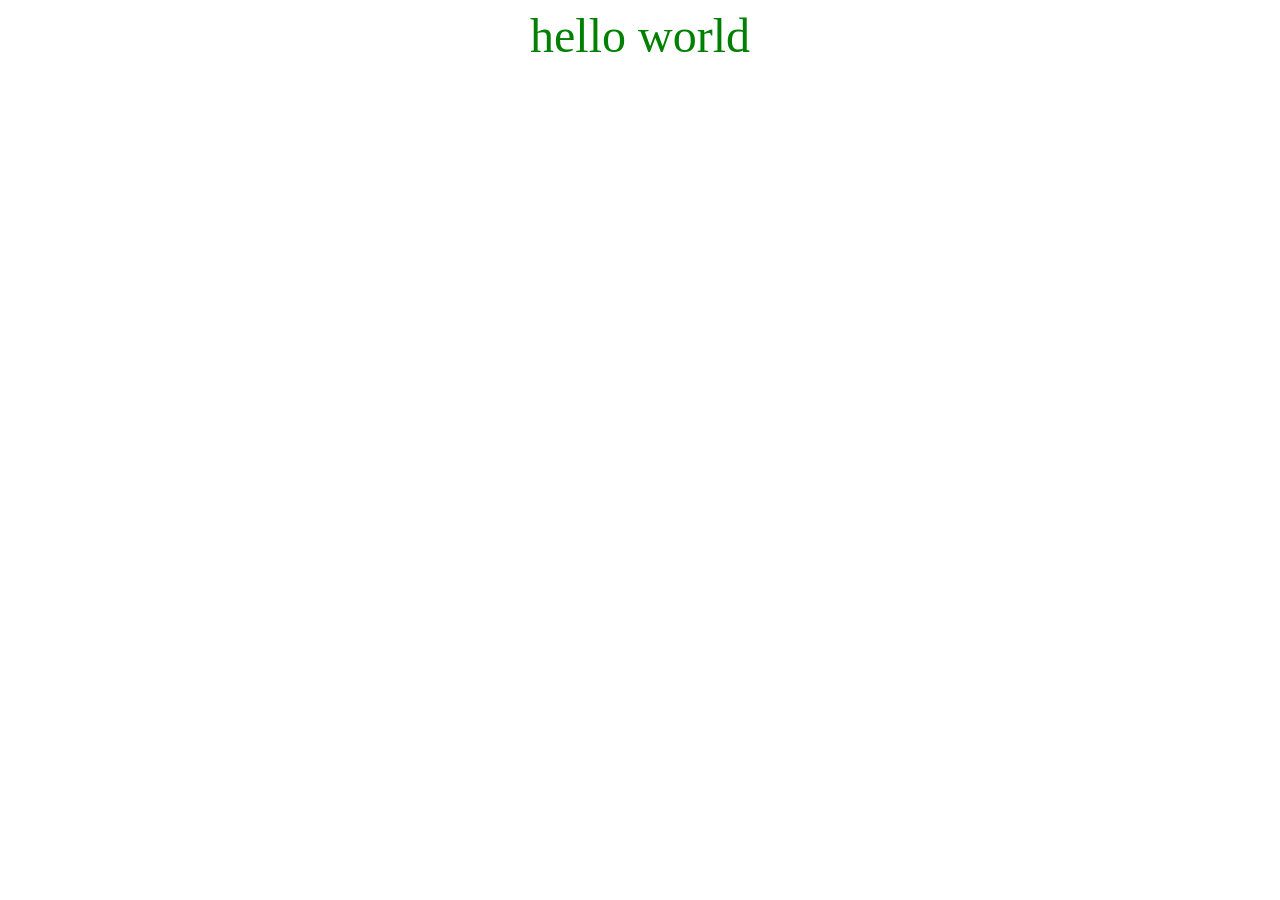
==== index.html @ c72182fd "renamed file to index.html" ====
<!DOCTYPE html>
<html lang="en">
<head>
    <meta charset="UTF-8">
    <meta name="viewport" content="width=device-width, initial-scale=1.0">
    <title>Document</title>
    <link rel="stylesheet" href="style.css">
</head>
<body>
    <div class="p">
        hello world
    </div>
</body>
</html>
---- style.css ----
.p{
    color:green;
    font-size: 3rem;
    text-align: center;

}
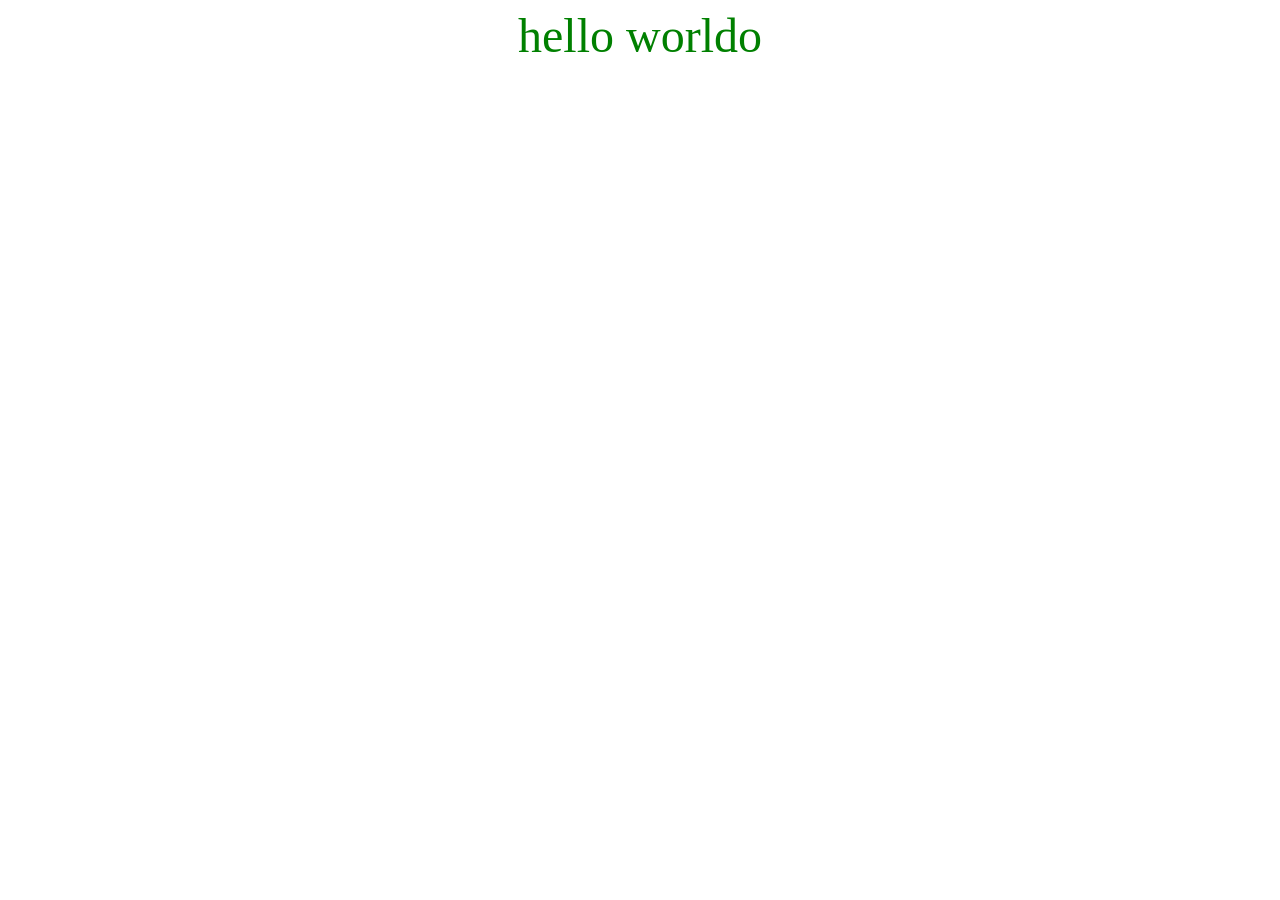
==== commit 62af9592: "initial commit" ====
--- a/index.html
+++ b/index.html
@@ -8,7 +8,7 @@
 </head>
 <body>
     <div class="p">
-        hello world
+        hello worldo
     </div>
 </body>
 </html>
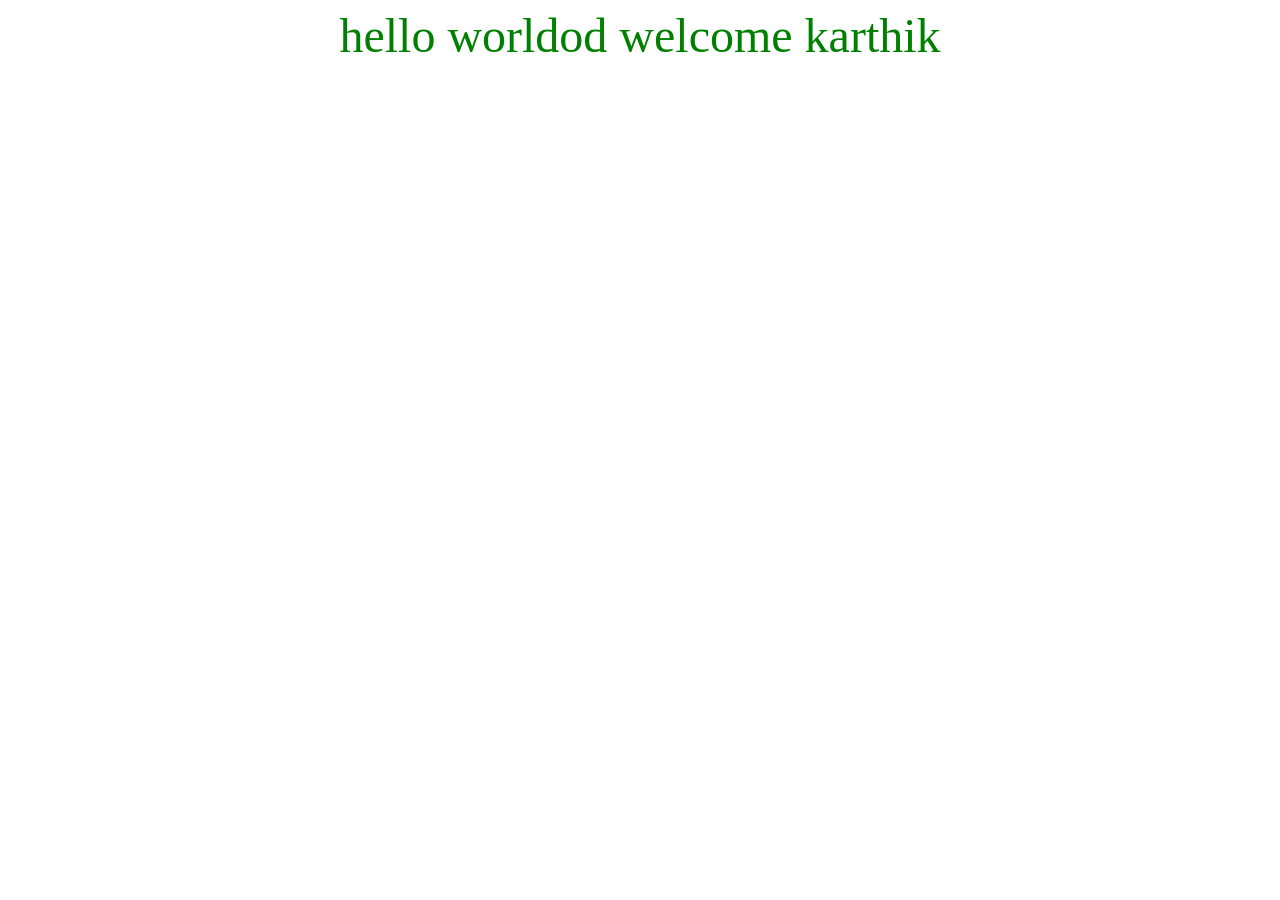
==== commit d17fb4e5: "initial commit" ====
--- a/index.html
+++ b/index.html
@@ -8,7 +8,8 @@
 </head>
 <body>
     <div class="p">
-        hello worldo
+        hello worldod
+        welcome karthik
     </div>
 </body>
 </html>
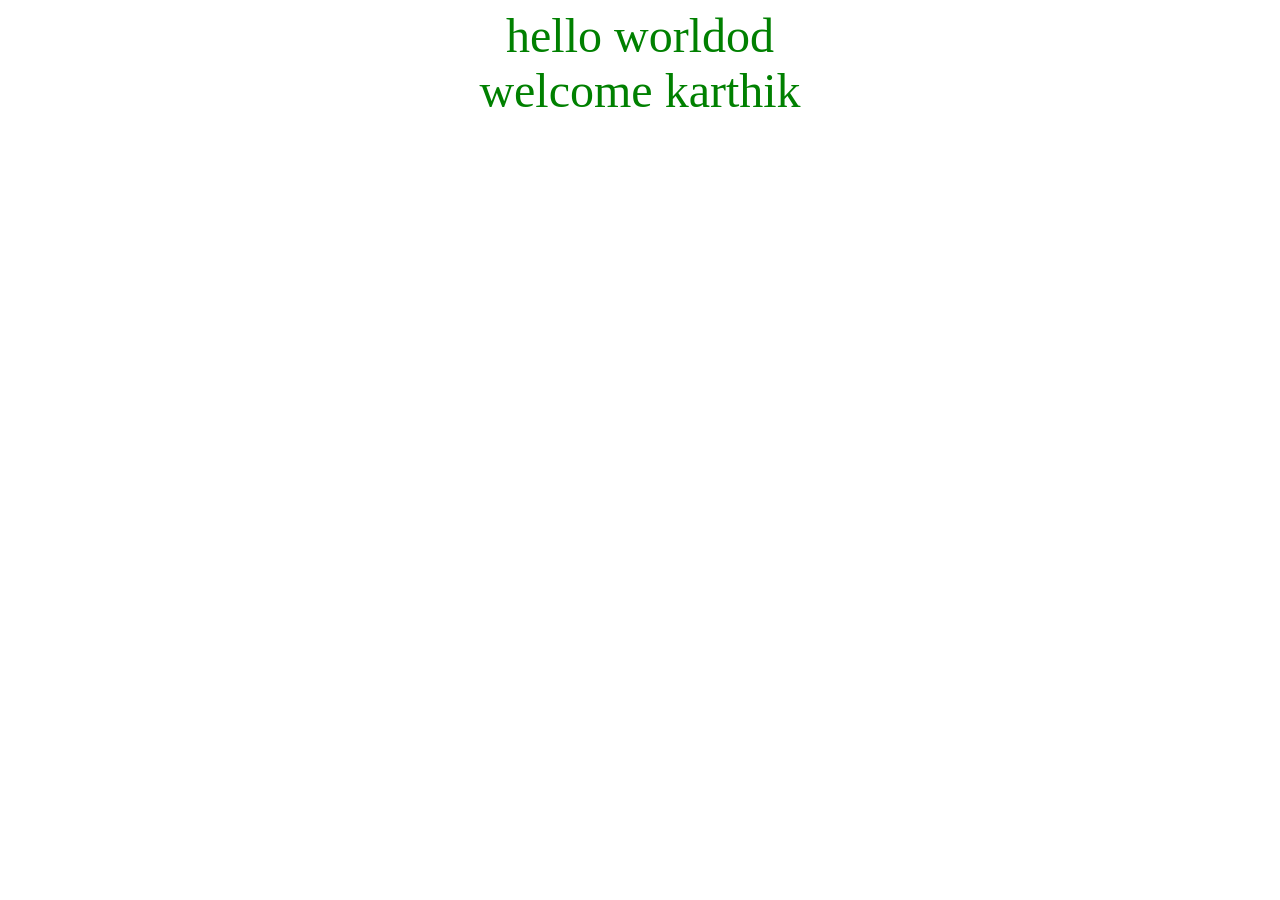
==== commit 6f9c553c: "added br tag for next line" ====
--- a/index.html
+++ b/index.html
@@ -8,7 +8,7 @@
 </head>
 <body>
     <div class="p">
-        hello worldod
+        hello worldod <br>
         welcome karthik
     </div>
 </body>
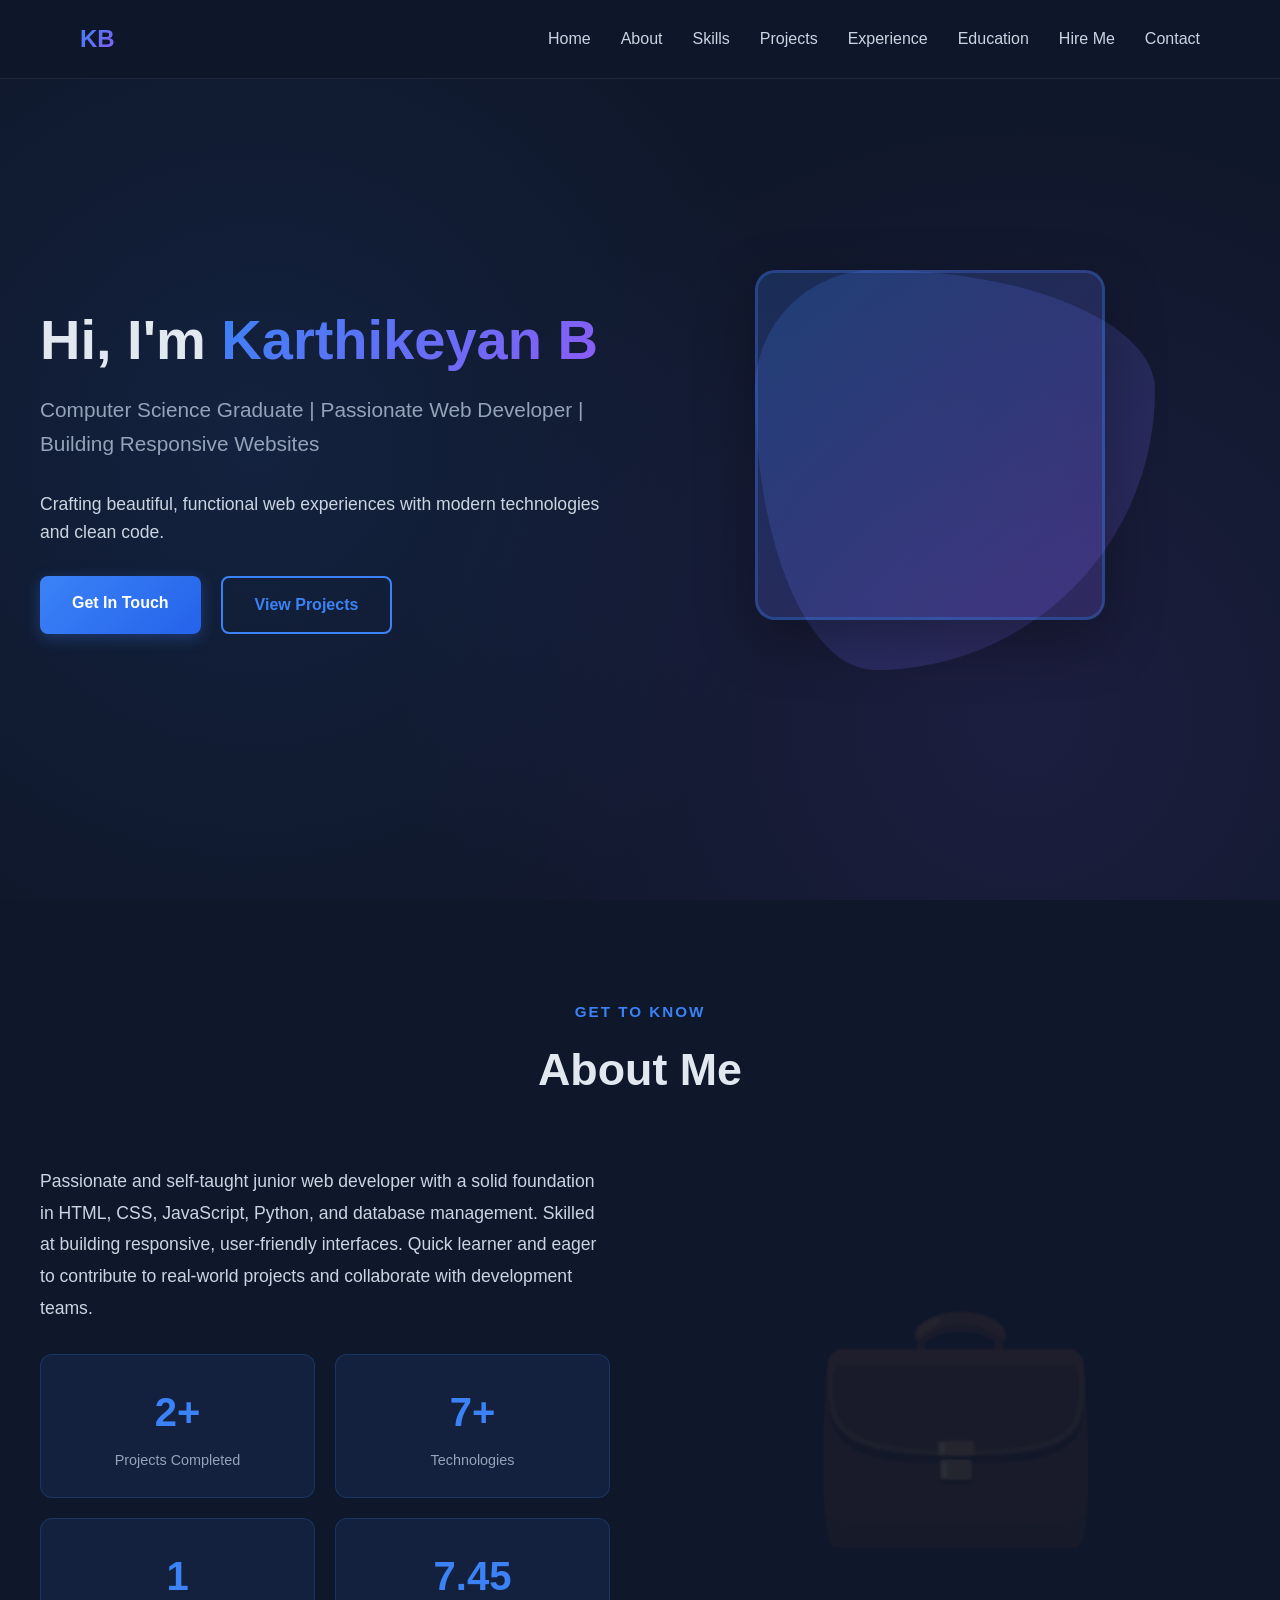
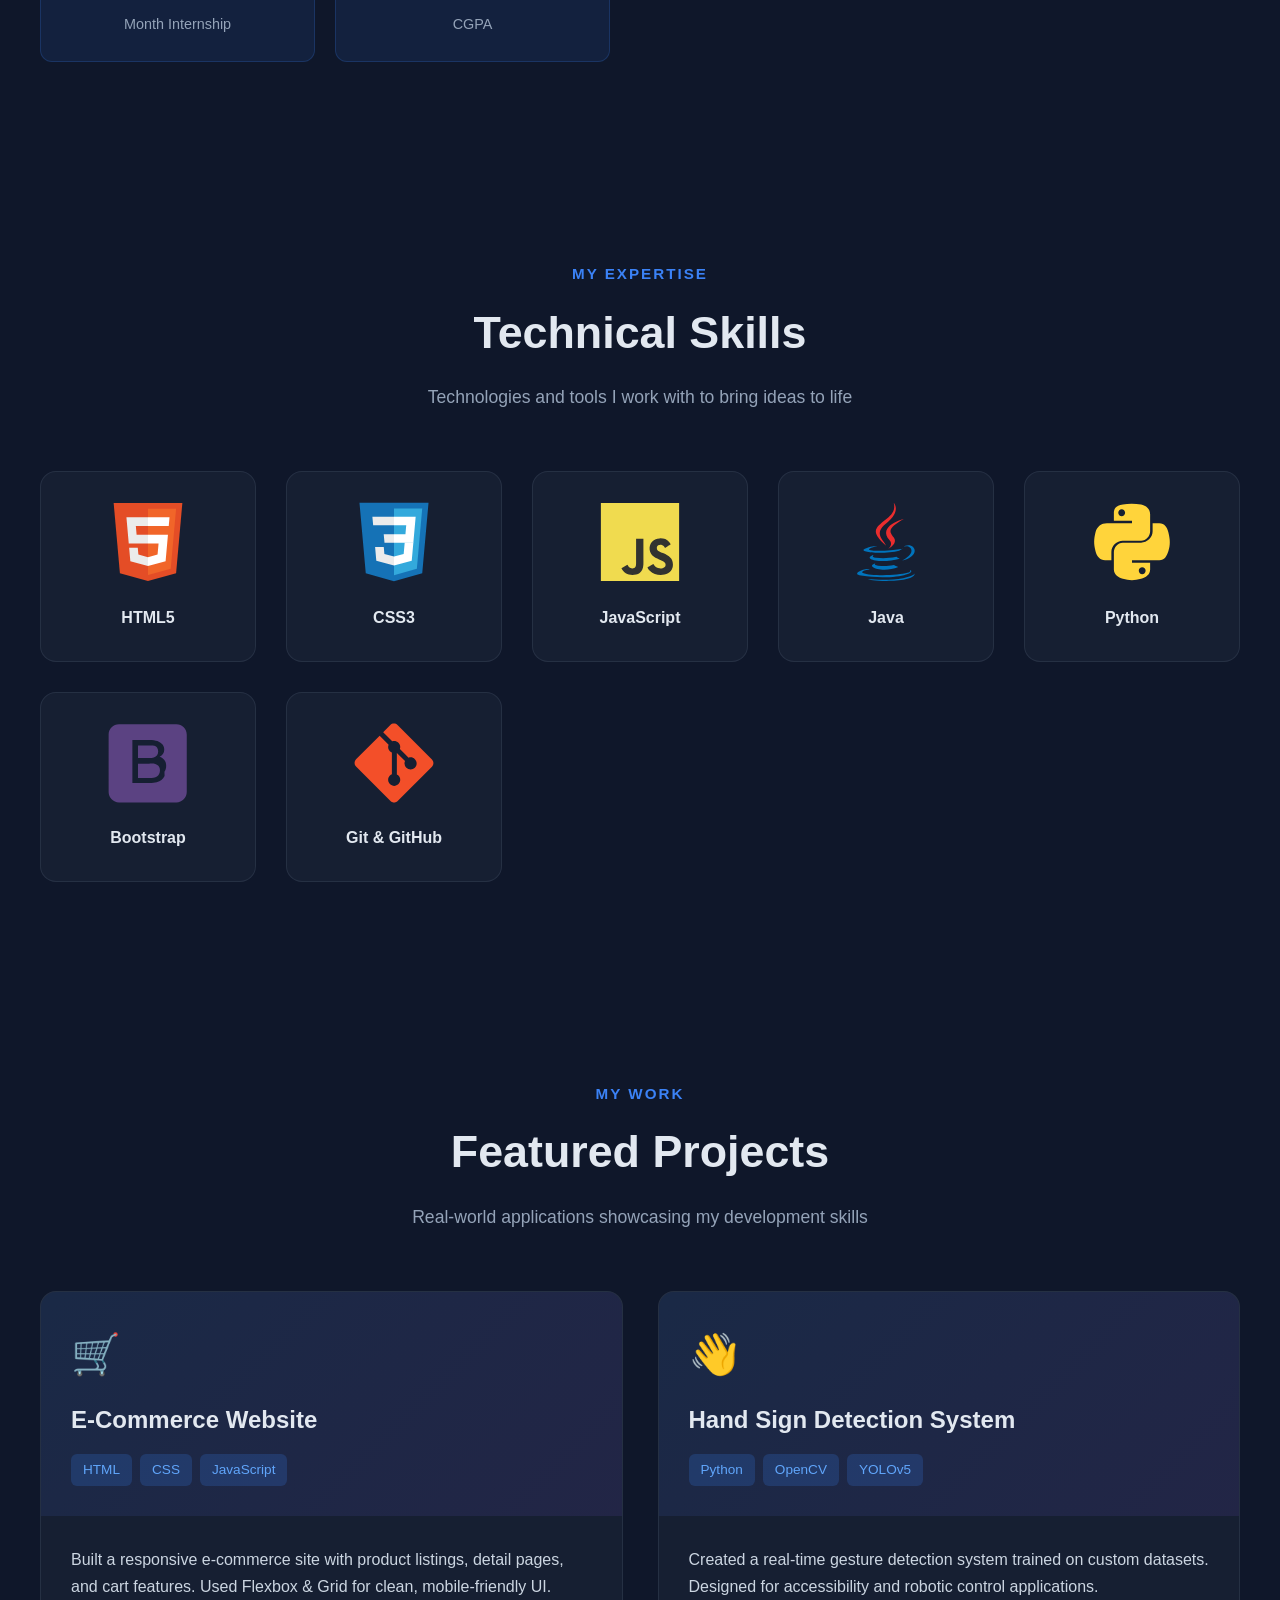
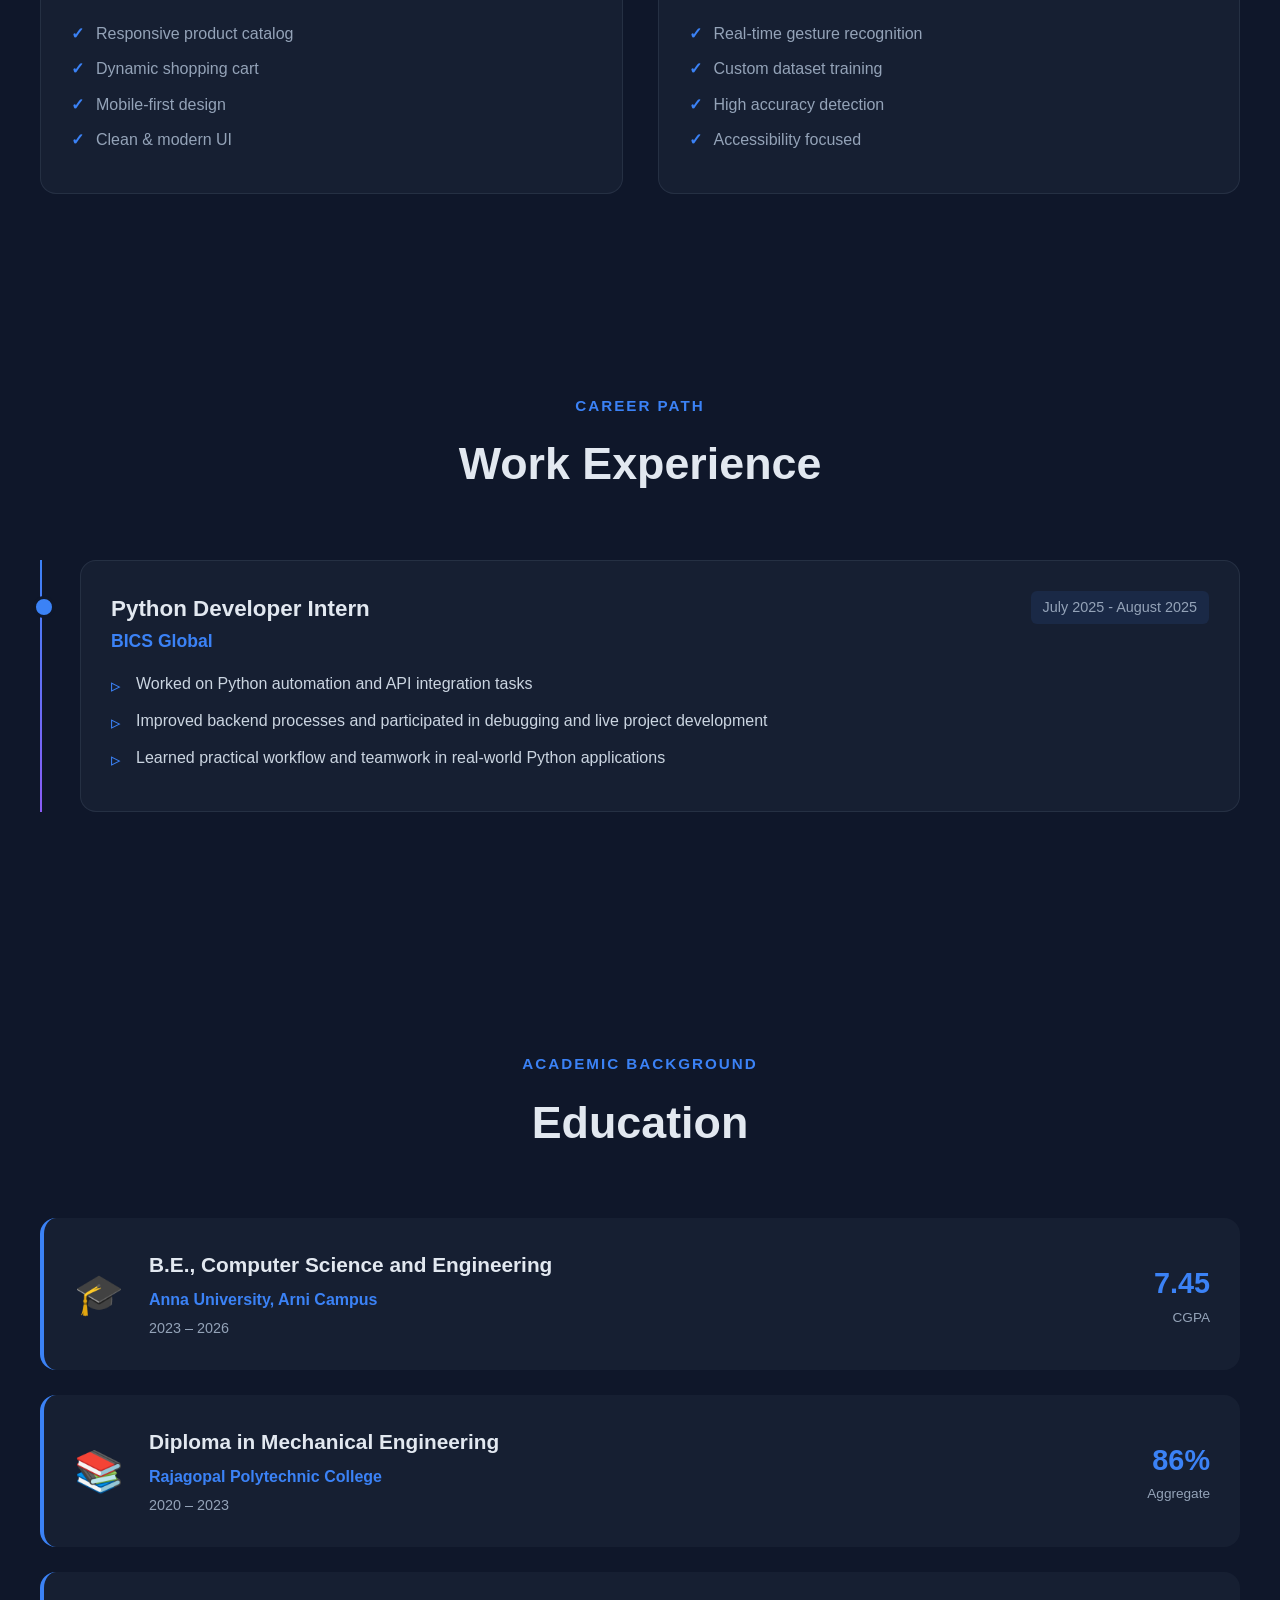
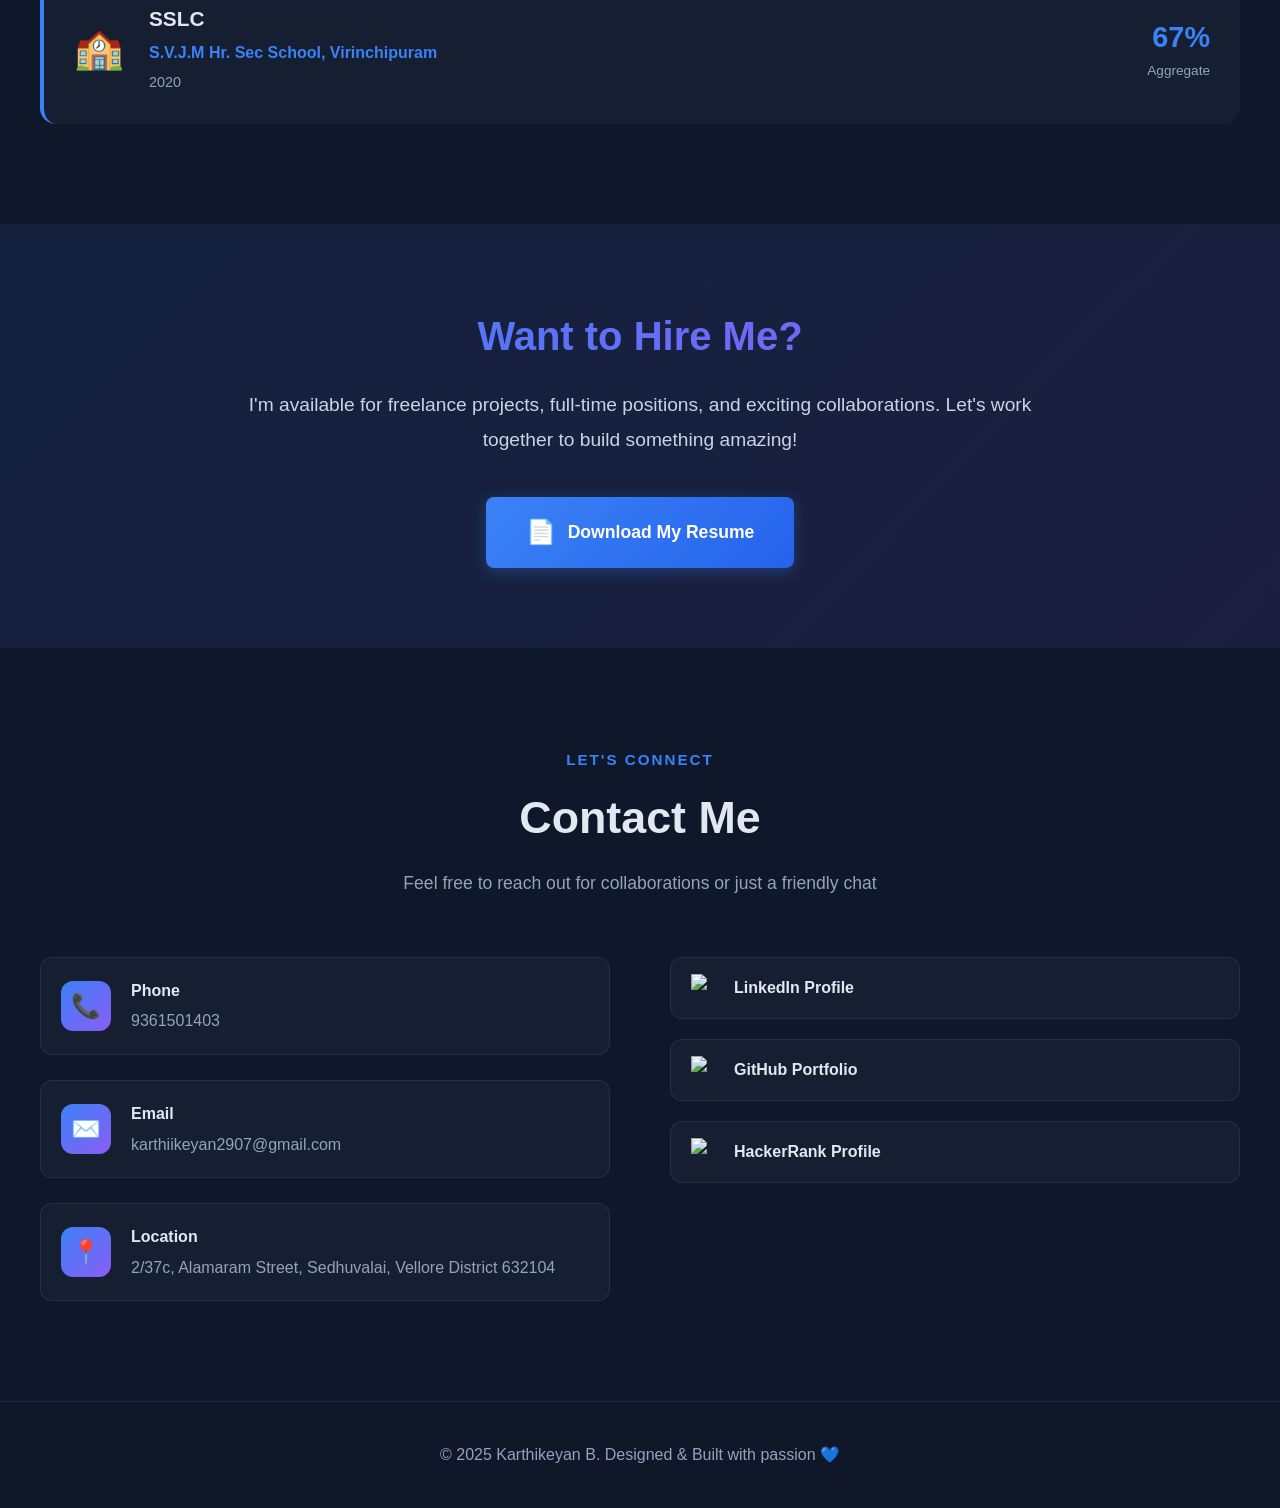
==== commit 9c89fe50: "portfolio is updated" ====
--- a/index.html
+++ b/index.html
@@ -1,15 +1,1446 @@
-<!DOCTYPE html>
+<!doctype html>
 <html lang="en">
-<head>
-    <meta charset="UTF-8">
-    <meta name="viewport" content="width=device-width, initial-scale=1.0">
-    <title>Document</title>
-    <link rel="stylesheet" href="style.css">
-</head>
-<body>
-    <div class="p">
-        hello worldod <br>
-        welcome karthik
+ <head>
+  <meta charset="UTF-8">
+  <meta name="viewport" content="width=device-width, initial-scale=1.0">
+  <title>Karthikeyan B - Portfolio</title>
+  <script src="/_sdk/element_sdk.js"></script>
+  <style>
+        * {
+            margin: 0;
+            padding: 0;
+            box-sizing: border-box;
+        }
+
+        body {
+            font-family: 'Inter', 'Segoe UI', sans-serif;
+            background: #0f172a;
+            color: #e2e8f0;
+            line-height: 1.6;
+            overflow-x: hidden;
+        }
+
+        html, body {
+            height: 100%;
+        }
+
+        /* Navigation */
+        nav {
+            position: fixed;
+            top: 0;
+            width: 100%;
+            background: rgba(15, 23, 42, 0.95);
+            backdrop-filter: blur(10px);
+            z-index: 1000;
+            padding: 20px 0;
+            border-bottom: 1px solid rgba(100, 116, 139, 0.2);
+        }
+
+        .nav-container {
+            max-width: 1200px;
+            margin: 0 auto;
+            padding: 0 40px;
+            display: flex;
+            justify-content: space-between;
+            align-items: center;
+        }
+
+        .logo {
+            font-size: 1.5rem;
+            font-weight: 700;
+            background: linear-gradient(135deg, #3b82f6 0%, #8b5cf6 100%);
+            -webkit-background-clip: text;
+            -webkit-text-fill-color: transparent;
+            background-clip: text;
+        }
+
+        .nav-links {
+            display: flex;
+            gap: 30px;
+            list-style: none;
+        }
+
+        .nav-links a {
+            color: #cbd5e1;
+            text-decoration: none;
+            font-weight: 500;
+            transition: color 0.3s ease;
+            position: relative;
+        }
+
+        .nav-links a:hover {
+            color: #3b82f6;
+        }
+
+        .nav-links a::after {
+            content: '';
+            position: absolute;
+            bottom: -5px;
+            left: 0;
+            width: 0;
+            height: 2px;
+            background: #3b82f6;
+            transition: width 0.3s ease;
+        }
+
+        .nav-links a:hover::after {
+            width: 100%;
+        }
+
+        /* Hero Section */
+        .hero {
+            min-height: 100%;
+            display: flex;
+            align-items: center;
+            padding: 100px 40px 60px;
+            position: relative;
+            overflow: hidden;
+        }
+
+        .hero::before {
+            content: '';
+            position: absolute;
+            top: 0;
+            left: 0;
+            right: 0;
+            bottom: 0;
+            background: 
+                radial-gradient(circle at 20% 50%, rgba(59, 130, 246, 0.1) 0%, transparent 50%),
+                radial-gradient(circle at 80% 80%, rgba(139, 92, 246, 0.1) 0%, transparent 50%);
+            z-index: 0;
+        }
+
+        .hero-container {
+            max-width: 1200px;
+            margin: 0 auto;
+            display: grid;
+            grid-template-columns: 1fr 1fr;
+            gap: 60px;
+            align-items: center;
+            z-index: 1;
+            position: relative;
+        }
+
+        .hero-content h1 {
+            font-size: 3.5rem;
+            font-weight: 800;
+            margin-bottom: 20px;
+            line-height: 1.2;
+        }
+
+        .hero-content .name-highlight {
+            background: linear-gradient(135deg, #3b82f6 0%, #8b5cf6 100%);
+            -webkit-background-clip: text;
+            -webkit-text-fill-color: transparent;
+            background-clip: text;
+        }
+
+        .hero-content .tagline {
+            font-size: 1.3rem;
+            color: #94a3b8;
+            margin-bottom: 30px;
+            font-weight: 400;
+        }
+
+        .hero-buttons {
+            display: flex;
+            gap: 20px;
+            margin-top: 30px;
+        }
+
+        .btn-primary {
+            padding: 14px 32px;
+            background: linear-gradient(135deg, #3b82f6 0%, #2563eb 100%);
+            color: white;
+            text-decoration: none;
+            border-radius: 8px;
+            font-weight: 600;
+            transition: all 0.3s ease;
+            box-shadow: 0 4px 15px rgba(59, 130, 246, 0.3);
+            display: inline-block;
+        }
+
+        .btn-primary:hover {
+            transform: translateY(-2px);
+            box-shadow: 0 6px 25px rgba(59, 130, 246, 0.4);
+        }
+
+        .btn-secondary {
+            padding: 14px 32px;
+            background: transparent;
+            color: #3b82f6;
+            text-decoration: none;
+            border-radius: 8px;
+            font-weight: 600;
+            border: 2px solid #3b82f6;
+            transition: all 0.3s ease;
+            display: inline-block;
+        }
+
+        .btn-secondary:hover {
+            background: rgba(59, 130, 246, 0.1);
+            transform: translateY(-2px);
+        }
+
+        .hero-image {
+            position: relative;
+            display: flex;
+            justify-content: center;
+            align-items: center;
+        }
+
+        .profile-wrapper {
+            position: relative;
+            width: 400px;
+            height: 400px;
+        }
+
+        .profile-bg {
+            position: absolute;
+            width: 100%;
+            height: 100%;
+            background: linear-gradient(135deg, #3b82f6 0%, #8b5cf6 100%);
+            border-radius: 30% 70% 70% 30% / 30% 30% 70% 70%;
+            animation: morph 8s ease-in-out infinite;
+            opacity: 0.2;
+        }
+
+        @keyframes morph {
+            0%, 100% { border-radius: 30% 70% 70% 30% / 30% 30% 70% 70%; }
+            25% { border-radius: 58% 42% 75% 25% / 76% 46% 54% 24%; }
+            50% { border-radius: 50% 50% 33% 67% / 55% 27% 73% 45%; }
+            75% { border-radius: 33% 67% 58% 42% / 63% 68% 32% 37%; }
+        }
+.profile-placeholder {
+    position: relative;
+    width: 350px;
+    height: 350px;
+    background: linear-gradient(135deg, rgba(59, 130, 246, 0.2) 0%, rgba(139, 92, 246, 0.2) 100%);
+    border-radius: 20px;
+    display: flex;
+    align-items: center; /* centers vertically */
+    justify-content: center; /* centers horizontally */
+    flex-direction: column;
+    border: 3px solid rgba(59, 130, 246, 0.3);
+    box-shadow: 0 20px 60px rgba(0, 0, 0, 0.3);
+    padding: 20px;
+    text-align: center;
+    overflow: hidden; /* prevents image overflow */
+}
+
+/* Add this for your profile photo */
+.profile-placeholder icon {
+    width: 100%;
+    height: 100%;
+    object-fit: cover; /* ensures the image fills the box without distortion */
+    border-radius: 15px; /* rounded corners */
+}
+
+
+       
+
+        .profile-placeholder .upload-text {
+            color: #94a3b8;
+            font-size: 1rem;
+            margin-bottom: 10px;
+        }
+
+        .profile-placeholder .upload-hint {
+            color: #64748b;
+            font-size: 0.85rem;
+        }
+
+        /* Section Styles */
+        section {
+            padding: 100px 40px;
+            position: relative;
+        }
+
+        .container {
+            max-width: 1200px;
+            margin: 0 auto;
+        }
+
+        .section-header {
+            text-align: center;
+            margin-bottom: 60px;
+        }
+
+        .section-tag {
+            color: #3b82f6;
+            font-weight: 600;
+            font-size: 0.95rem;
+            text-transform: uppercase;
+            letter-spacing: 2px;
+            margin-bottom: 10px;
+        }
+
+        .section-title {
+            font-size: 2.8rem;
+            font-weight: 800;
+            margin-bottom: 15px;
+        }
+
+        .section-subtitle {
+            color: #94a3b8;
+            font-size: 1.1rem;
+            max-width: 600px;
+            margin: 0 auto;
+        }
+
+        /* About Section */
+        .about-content {
+            display: grid;
+            grid-template-columns: 1fr 1fr;
+            gap: 60px;
+            align-items: center;
+        }
+
+        .about-text {
+            font-size: 1.1rem;
+            color: #cbd5e1;
+            line-height: 1.8;
+        }
+
+        .about-stats {
+            display: grid;
+            grid-template-columns: repeat(2, 1fr);
+            gap: 20px;
+            margin-top: 30px;
+        }
+
+        .stat-card {
+            background: rgba(59, 130, 246, 0.1);
+            padding: 25px;
+            border-radius: 12px;
+            border: 1px solid rgba(59, 130, 246, 0.2);
+            text-align: center;
+        }
+
+        .stat-number {
+            font-size: 2.5rem;
+            font-weight: 800;
+            color: #3b82f6;
+            margin-bottom: 5px;
+        }
+
+        .stat-label {
+            color: #94a3b8;
+            font-size: 0.9rem;
+        }
+
+        /* Skills Section */
+        .skills-grid {
+            display: grid;
+            grid-template-columns: repeat(5, 1fr);
+            gap: 30px;
+            margin-top: 40px;
+        }
+
+        .skill-card {
+            background: rgba(30, 41, 59, 0.5);
+            padding: 30px 20px;
+            border-radius: 16px;
+            text-align: center;
+            transition: all 0.3s ease;
+            border: 1px solid rgba(100, 116, 139, 0.2);
+            position: relative;
+            overflow: hidden;
+        }
+
+        .skill-card::before {
+            content: '';
+            position: absolute;
+            top: 0;
+            left: 0;
+            right: 0;
+            height: 3px;
+            background: linear-gradient(90deg, #3b82f6, #8b5cf6);
+            transform: scaleX(0);
+            transition: transform 0.3s ease;
+        }
+
+        .skill-card:hover {
+            transform: translateY(-8px);
+            border-color: rgba(59, 130, 246, 0.5);
+            box-shadow: 0 15px 40px rgba(59, 130, 246, 0.2);
+        }
+
+        .skill-card:hover::before {
+            transform: scaleX(1);
+        }
+
+        .skill-icon {
+            width: 80px;
+            height: 80px;
+            margin: 0 auto 15px;
+            transition: transform 0.3s ease;
+        }
+
+        .skill-card:hover .skill-icon {
+            transform: scale(1.1);
+        }
+
+        .skill-name {
+            font-weight: 600;
+            color: #e2e8f0;
+            font-size: 1rem;
+        }
+
+        /* Projects Section */
+        .projects-grid {
+            display: grid;
+            grid-template-columns: repeat(auto-fit, minmax(350px, 1fr));
+            gap: 35px;
+            margin-top: 40px;
+        }
+
+        .project-card {
+            background: rgba(30, 41, 59, 0.5);
+            border-radius: 16px;
+            overflow: hidden;
+            border: 1px solid rgba(100, 116, 139, 0.2);
+            transition: all 0.3s ease;
+            position: relative;
+        }
+
+        .project-card:hover {
+            transform: translateY(-10px);
+            border-color: rgba(59, 130, 246, 0.5);
+            box-shadow: 0 20px 50px rgba(0, 0, 0, 0.4);
+        }
+
+        .project-header {
+            padding: 30px;
+            background: linear-gradient(135deg, rgba(59, 130, 246, 0.1) 0%, rgba(139, 92, 246, 0.1) 100%);
+        }
+
+        .project-icon {
+            font-size: 2.5rem;
+            margin-bottom: 15px;
+        }
+
+        .project-title {
+            font-size: 1.5rem;
+            font-weight: 700;
+            color: #e2e8f0;
+            margin-bottom: 10px;
+        }
+
+        .project-tech {
+            display: flex;
+            flex-wrap: wrap;
+            gap: 8px;
+            margin-top: 15px;
+        }
+
+        .tech-tag {
+            padding: 5px 12px;
+            background: rgba(59, 130, 246, 0.2);
+            color: #60a5fa;
+            border-radius: 6px;
+            font-size: 0.85rem;
+            font-weight: 500;
+        }
+
+        .project-body {
+            padding: 30px;
+        }
+
+        .project-description {
+            color: #cbd5e1;
+            line-height: 1.7;
+            margin-bottom: 20px;
+        }
+
+        .project-features {
+            list-style: none;
+            padding: 0;
+        }
+
+        .project-features li {
+            color: #94a3b8;
+            padding-left: 25px;
+            position: relative;
+            margin-bottom: 10px;
+        }
+
+        .project-features li::before {
+            content: '✓';
+            position: absolute;
+            left: 0;
+            color: #3b82f6;
+            font-weight: 700;
+        }
+
+        /* Experience Section */
+        .experience-timeline {
+            position: relative;
+            padding-left: 40px;
+            margin-top: 40px;
+        }
+
+        .experience-timeline::before {
+            content: '';
+            position: absolute;
+            left: 0;
+            top: 0;
+            bottom: 0;
+            width: 2px;
+            background: linear-gradient(180deg, #3b82f6 0%, #8b5cf6 100%);
+        }
+
+        .experience-item {
+            position: relative;
+            margin-bottom: 40px;
+            padding: 30px;
+            background: rgba(30, 41, 59, 0.5);
+            border-radius: 16px;
+            border: 1px solid rgba(100, 116, 139, 0.2);
+            transition: all 0.3s ease;
+        }
+
+        .experience-item::before {
+            content: '';
+            position: absolute;
+            left: -48px;
+            top: 35px;
+            width: 16px;
+            height: 16px;
+            background: #3b82f6;
+            border-radius: 50%;
+            border: 3px solid #0f172a;
+        }
+
+        .experience-item:hover {
+            border-color: rgba(59, 130, 246, 0.5);
+            transform: translateX(10px);
+        }
+
+        .experience-header {
+            display: flex;
+            justify-content: space-between;
+            align-items: start;
+            margin-bottom: 15px;
+            flex-wrap: wrap;
+            gap: 10px;
+        }
+
+        .experience-title {
+            font-size: 1.4rem;
+            font-weight: 700;
+            color: #e2e8f0;
+        }
+
+        .experience-company {
+            color: #3b82f6;
+            font-weight: 600;
+            font-size: 1.1rem;
+        }
+
+        .experience-duration {
+            color: #94a3b8;
+            font-size: 0.9rem;
+            padding: 5px 12px;
+            background: rgba(59, 130, 246, 0.1);
+            border-radius: 6px;
+        }
+
+        .experience-description {
+            color: #cbd5e1;
+            line-height: 1.7;
+        }
+
+        .experience-description ul {
+            list-style: none;
+            padding: 0;
+            margin-top: 15px;
+        }
+
+        .experience-description li {
+            padding-left: 25px;
+            position: relative;
+            margin-bottom: 10px;
+        }
+
+        .experience-description li::before {
+            content: '▹';
+            position: absolute;
+            left: 0;
+            color: #3b82f6;
+            font-size: 1.2rem;
+        }
+
+        /* Education Section */
+        .education-grid {
+            display: grid;
+            gap: 25px;
+            margin-top: 40px;
+        }
+
+        .education-card {
+            background: rgba(30, 41, 59, 0.5);
+            padding: 30px;
+            border-radius: 16px;
+            border-left: 4px solid #3b82f6;
+            transition: all 0.3s ease;
+            display: grid;
+            grid-template-columns: auto 1fr auto;
+            gap: 25px;
+            align-items: center;
+        }
+
+        .education-card:hover {
+            transform: translateX(10px);
+            border-color: #8b5cf6;
+            box-shadow: 0 10px 40px rgba(59, 130, 246, 0.2);
+        }
+
+        .education-icon {
+            font-size: 2.5rem;
+        }
+
+        .education-info h3 {
+            font-size: 1.3rem;
+            color: #e2e8f0;
+            margin-bottom: 5px;
+        }
+
+        .education-institution {
+            color: #3b82f6;
+            font-weight: 600;
+            margin-bottom: 5px;
+        }
+
+        .education-year {
+            color: #94a3b8;
+            font-size: 0.9rem;
+        }
+
+        .education-score {
+            text-align: right;
+        }
+
+        .score-value {
+            font-size: 1.8rem;
+            font-weight: 800;
+            color: #3b82f6;
+        }
+
+        .score-label {
+            color: #94a3b8;
+            font-size: 0.85rem;
+        }
+
+        /* Hire Me Section */
+        .hire-section {
+            background: linear-gradient(135deg, rgba(59, 130, 246, 0.1) 0%, rgba(139, 92, 246, 0.1) 100%);
+            padding: 80px 40px;
+        }
+
+        .hire-content {
+            max-width: 800px;
+            margin: 0 auto;
+            text-align: center;
+        }
+
+        .hire-content h2 {
+            font-size: 2.5rem;
+            font-weight: 800;
+            margin-bottom: 20px;
+            background: linear-gradient(135deg, #3b82f6 0%, #8b5cf6 100%);
+            -webkit-background-clip: text;
+            -webkit-text-fill-color: transparent;
+            background-clip: text;
+        }
+
+        .hire-content p {
+            font-size: 1.2rem;
+            color: #cbd5e1;
+            margin-bottom: 40px;
+            line-height: 1.8;
+        }
+
+        .resume-button {
+            display: inline-flex;
+            align-items: center;
+            gap: 12px;
+            padding: 16px 40px;
+            background: linear-gradient(135deg, #3b82f6 0%, #2563eb 100%);
+            color: white;
+            text-decoration: none;
+            border-radius: 8px;
+            font-weight: 600;
+            font-size: 1.1rem;
+            transition: all 0.3s ease;
+            box-shadow: 0 4px 15px rgba(59, 130, 246, 0.3);
+        }
+
+        .resume-button:hover {
+            transform: translateY(-3px);
+            box-shadow: 0 8px 30px rgba(59, 130, 246, 0.5);
+        }
+
+        .resume-icon {
+            font-size: 1.5rem;
+        }
+
+        /* Contact Section */
+        .contact-content {
+            display: grid;
+            grid-template-columns: 1fr 1fr;
+            gap: 60px;
+            margin-top: 40px;
+        }
+
+        .contact-info {
+            display: flex;
+            flex-direction: column;
+            gap: 25px;
+        }
+
+        .contact-item {
+            display: flex;
+            align-items: center;
+            gap: 20px;
+            padding: 20px;
+            background: rgba(30, 41, 59, 0.5);
+            border-radius: 12px;
+            border: 1px solid rgba(100, 116, 139, 0.2);
+            transition: all 0.3s ease;
+        }
+
+        .contact-item:hover {
+            border-color: rgba(59, 130, 246, 0.5);
+            transform: translateX(10px);
+        }
+
+        .contact-icon-wrapper {
+            width: 50px;
+            height: 50px;
+            background: linear-gradient(135deg, #3b82f6 0%, #8b5cf6 100%);
+            border-radius: 12px;
+            display: flex;
+            align-items: center;
+            justify-content: center;
+            font-size: 1.5rem;
+        }
+
+        .contact-details h4 {
+            color: #e2e8f0;
+            font-size: 1rem;
+            margin-bottom: 5px;
+        }
+
+        .contact-details a,
+        .contact-details p {
+            color: #94a3b8;
+            text-decoration: none;
+            transition: color 0.3s ease;
+        }
+
+        .contact-details a:hover {
+            color: #3b82f6;
+        }
+
+        .social-links-section {
+            display: flex;
+            flex-direction: column;
+            gap: 20px;
+        }
+
+        .social-link {
+            display: flex;
+            align-items: center;
+            gap: 15px;
+            padding: 20px;
+            background: rgba(30, 41, 59, 0.5);
+            border-radius: 12px;
+            border: 1px solid rgba(100, 116, 139, 0.2);
+            text-decoration: none;
+            transition: all 0.3s ease;
+        }
+
+        .social-link:hover {
+            border-color: rgba(59, 130, 246, 0.5);
+            transform: translateX(10px);
+            background: rgba(59, 130, 246, 0.1);
+        }
+
+        .social-icon {
+            font-size: 1.8rem;
+        }
+
+        .social-text {
+            color: #e2e8f0;
+            font-weight: 600;
+        }
+
+        /* Footer */
+        footer {
+            background: rgba(15, 23, 42, 0.8);
+            padding: 40px;
+            text-align: center;
+            border-top: 1px solid rgba(100, 116, 139, 0.2);
+        }
+
+        footer p {
+            color: #94a3b8;
+        }
+
+        /* Mobile Menu */
+        .mobile-menu-btn {
+            display: none;
+            background: none;
+            border: none;
+            color: #e2e8f0;
+            font-size: 1.5rem;
+            cursor: pointer;
+        }
+
+        /* Responsive Design */
+        @media (max-width: 968px) {
+            .hero-container {
+                grid-template-columns: 1fr;
+                text-align: center;
+            }
+
+            .hero-image {
+                order: -1;
+            }
+
+            .profile-wrapper {
+                width: 300px;
+                height: 300px;
+            }
+
+            .profile-placeholder {
+                width: 280px;
+                height: 280px;
+            }
+
+            .profile-placeholder .icon {
+                font-size: 6rem;
+            }
+
+            .hero-buttons {
+                justify-content: center;
+            }
+
+            .about-content {
+                grid-template-columns: 1fr;
+            }
+
+            .contact-content {
+                grid-template-columns: 1fr;
+            }
+
+            .mobile-menu-btn {
+                display: block;
+            }
+
+            .nav-links {
+                display: none;
+            }
+
+            .education-card {
+                grid-template-columns: 1fr;
+                text-align: center;
+            }
+
+            .education-score {
+                text-align: center;
+            }
+
+            .skills-grid {
+                grid-template-columns: repeat(3, 1fr);
+            }
+        }
+
+        @media (max-width: 768px) {
+            .hero-content h1 {
+                font-size: 2.5rem;
+            }
+
+            .section-title {
+                font-size: 2rem;
+            }
+
+            .projects-grid {
+                grid-template-columns: 1fr;
+            }
+
+            .skills-grid {
+                grid-template-columns: repeat(2, 1fr);
+            }
+
+            section {
+                padding: 60px 20px;
+            }
+
+            .nav-container {
+                padding: 0 20px;
+            }
+        }
+
+        /* Smooth Scroll */
+        html {
+            scroll-behavior: smooth;
+        }
+    </style>
+  <style>@view-transition { navigation: auto; }</style>
+  <script src="/_sdk/data_sdk.js" type="text/javascript"></script>
+  <script src="https://cdn.tailwindcss.com" type="text/javascript"></script>
+ </head>
+ <body><!-- Navigation -->
+  <nav>
+   <div class="nav-container">
+    <div class="logo">
+     KB
+    </div><button class="mobile-menu-btn">☰</button>
+    <ul class="nav-links">
+     <li><a href="#home">Home</a></li>
+     <li><a href="#about">About</a></li>
+     <li><a href="#skills">Skills</a></li>
+     <li><a href="#projects">Projects</a></li>
+     <li><a href="#experience">Experience</a></li>
+     <li><a href="#education">Education</a></li>
+     <li><a href="#hire">Hire Me</a></li>
+     <li><a href="#contact">Contact</a></li>
+    </ul>
+   </div>
+  </nav><!-- Hero Section -->
+  <section class="hero" id="home">
+   <div class="hero-container">
+    <div class="hero-content">
+     <h1>Hi, I'm <span class="name-highlight" id="hero-name">Karthikeyan B</span></h1>
+     <p class="tagline" id="hero-tagline">Computer Science Graduate | Passionate Web Developer | Building Responsive Websites</p>
+     <p style="color: #cbd5e1; font-size: 1.1rem; margin-bottom: 20px;" id="hero-description">Crafting beautiful, functional web experiences with modern technologies and clean code.</p>
+     <div class="hero-buttons"><a href="#contact" class="btn-primary">Get In Touch</a> <a href="#projects" class="btn-secondary">View Projects</a>
+     </div>
     </div>
-</body>
+    <div class="hero-image">
+     <div class="profile-wrapper">
+      <div class="profile-bg"></div>
+      <div class="profile-placeholder">
+       <div class="icon">
+        <img src="assets/profile.jpg" alt="">
+       </div>
+      
+      </div>
+     </div>
+    </div>
+   </div>
+  </section><!-- About Section -->
+  <section id="about">
+   <div class="container">
+    <div class="section-header">
+     <div class="section-tag">
+      Get To Know
+     </div>
+     <h2 class="section-title">About Me</h2>
+    </div>
+    <div class="about-content">
+     <div>
+      <p class="about-text" id="about-text">Passionate and self-taught junior web developer with a solid foundation in HTML, CSS, JavaScript, Python, and database management. Skilled at building responsive, user-friendly interfaces. Quick learner and eager to contribute to real-world projects and collaborate with development teams.</p>
+      <div class="about-stats">
+       <div class="stat-card">
+        <div class="stat-number">
+         2+
+        </div>
+        <div class="stat-label">
+         Projects Completed
+        </div>
+       </div>
+       <div class="stat-card">
+        <div class="stat-number">
+         7+
+        </div>
+        <div class="stat-label">
+         Technologies
+        </div>
+       </div>
+       <div class="stat-card">
+        <div class="stat-number">
+         1
+        </div>
+        <div class="stat-label">
+         Month Internship
+        </div>
+       </div>
+       <div class="stat-card">
+        <div class="stat-number">
+         7.45
+        </div>
+        <div class="stat-label">
+         CGPA
+        </div>
+       </div>
+      </div>
+     </div>
+     <div style="display: flex; align-items: center; justify-content: center;">
+      <div style="font-size: 15rem; opacity: 0.1;">
+       💼
+      </div>
+     </div>
+    </div>
+   </div>
+  </section><!-- Skills Section -->
+  <section id="skills">
+   <div class="container">
+    <div class="section-header">
+     <div class="section-tag">
+      My Expertise
+     </div>
+     <h2 class="section-title">Technical Skills</h2>
+     <p class="section-subtitle">Technologies and tools I work with to bring ideas to life</p>
+    </div>
+    <div class="skills-grid">
+     <div class="skill-card">
+      <svg class="skill-icon" viewbox="0 0 128 128"><path fill="#E44D26" d="M19.037 113.876L9.032 1.661h109.936l-10.016 112.198-45.019 12.48z"></path> <path fill="#F16529" d="M64 116.8l36.378-10.086 8.559-95.878H64z"></path> <path fill="#EBEBEB" d="M64 52.455H45.788L44.53 38.361H64V24.599H29.489l.33 3.692 3.382 37.927H64zm0 35.743l-.061.017-15.327-4.14-.979-10.975H33.816l1.928 21.609 28.193 7.826.063-.017z"></path> <path fill="#fff" d="M63.952 52.455v13.763h16.947l-1.597 17.849-15.35 4.143v14.319l28.215-7.82.207-2.325 3.234-36.233.335-3.696h-3.708zm0-27.856v13.762h33.244l.276-3.092.628-6.978.329-3.692z"></path>
+      </svg>
+      <div class="skill-name">
+       HTML5
+      </div>
+     </div>
+     <div class="skill-card">
+      <svg class="skill-icon" viewbox="0 0 128 128"><path fill="#1572B6" d="M18.814 114.123L8.76 1.352h110.48l-10.064 112.754-45.243 12.543-45.119-12.526z"></path> <path fill="#33A9DC" d="M64.001 117.062l36.559-10.136 8.601-96.354h-45.16v106.49z"></path> <path fill="#fff" d="M64.001 51.429h18.302l1.264-14.163H64.001V23.435h34.682l-.332 3.711-3.4 38.114h-30.95V51.429z"></path> <path fill="#EBEBEB" d="M64.083 87.349l-.061.018-15.403-4.159-.985-11.031H33.752l1.937 21.717 28.331 7.863.063-.018v-14.39z"></path> <path fill="#fff" d="M81.127 64.675l-1.666 18.522-15.426 4.164v14.39l28.354-7.858.208-2.337 2.406-26.881H81.127z"></path> <path fill="#EBEBEB" d="M64.048 23.435v13.831H30.64l-.277-3.108-.63-7.012-.331-3.711h34.646zm-.047 27.996v13.831H48.792l-.277-3.108-.631-7.012-.33-3.711h16.447z"></path>
+      </svg>
+      <div class="skill-name">
+       CSS3
+      </div>
+     </div>
+     <div class="skill-card">
+      <svg class="skill-icon" viewbox="0 0 128 128"><path fill="#F0DB4F" d="M1.408 1.408h125.184v125.184H1.408z"></path> <path fill="#323330" d="M116.347 96.736c-.917-5.711-4.641-10.508-15.672-14.981-3.832-1.761-8.104-3.022-9.377-5.926-.452-1.69-.512-2.642-.226-3.665.821-3.32 4.784-4.355 7.925-3.403 2.023.678 3.938 2.237 5.093 4.724 5.402-3.498 5.391-3.475 9.163-5.879-1.381-2.141-2.118-3.129-3.022-4.045-3.249-3.629-7.676-5.498-14.756-5.355l-3.688.477c-3.534.893-6.902 2.748-8.877 5.235-5.926 6.724-4.236 18.492 2.975 23.335 7.104 5.332 17.54 6.545 18.873 11.531 1.297 6.104-4.486 8.08-10.234 7.378-4.236-.881-6.592-3.034-9.139-6.949-4.688 2.713-4.688 2.713-9.508 5.485 1.143 2.499 2.344 3.63 4.26 5.795 9.068 9.198 31.76 8.746 35.83-5.176.165-.478 1.261-3.666.38-8.581zM69.462 58.943H57.753l-.048 30.272c0 6.438.333 12.34-.714 14.149-1.713 3.558-6.152 3.117-8.175 2.427-2.059-1.012-3.106-2.451-4.319-4.485-.333-.584-.583-1.036-.667-1.071l-9.52 5.83c1.583 3.249 3.915 6.069 6.902 7.901 4.462 2.678 10.459 3.499 16.731 2.059 4.082-1.189 7.604-3.652 9.448-7.401 2.666-4.915 2.094-10.864 2.07-17.444.06-10.735.001-21.468.001-32.237z"></path>
+      </svg>
+      <div class="skill-name">
+       JavaScript
+      </div>
+     </div>
+     <div class="skill-card">
+      <svg class="skill-icon" viewbox="0 0 128 128"><path fill="#0074BD" d="M47.617 98.12s-4.767 2.774 3.397 3.71c9.892 1.13 14.947.968 25.845-1.092 0 0 2.871 1.795 6.873 3.351-24.439 10.47-55.308-.607-36.115-5.969zm-2.988-13.665s-5.348 3.959 2.823 4.805c10.567 1.091 18.91 1.18 33.354-1.6 0 0 1.993 2.025 5.132 3.131-29.542 8.64-62.446.68-41.309-6.336z"></path> <path fill="#EA2D2E" d="M69.802 61.271c6.025 6.935-1.58 13.17-1.58 13.17s15.289-7.891 8.269-17.777c-6.559-9.215-11.587-13.792 15.635-29.58 0 .001-42.731 10.67-22.324 34.187z"></path> <path fill="#0074BD" d="M102.123 108.229s3.529 2.91-3.888 5.159c-14.102 4.272-58.706 5.56-71.094.171-4.451-1.938 3.899-4.625 6.526-5.192 2.739-.593 4.303-.485 4.303-.485-4.953-3.487-32.013 6.85-13.743 9.815 49.821 8.076 90.817-3.637 77.896-9.468zM49.912 70.294s-22.686 5.389-8.033 7.348c6.188.828 18.518.638 30.011-.326 9.39-.789 18.813-2.474 18.813-2.474s-3.308 1.419-5.704 3.053c-23.042 6.061-67.544 3.238-54.731-2.958 10.832-5.239 19.644-4.643 19.644-4.643zm40.697 22.747c23.421-12.167 12.591-23.86 5.032-22.285-1.848.385-2.677.72-2.677.72s.688-1.079 2-1.543c14.953-5.255 26.451 15.503-4.823 23.725 0-.002.359-.327.468-.617z"></path> <path fill="#EA2D2E" d="M76.491 1.587S89.459 14.563 64.188 34.51c-20.266 16.006-4.621 25.13-.007 35.559-11.831-10.673-20.509-20.07-14.688-28.815C58.041 28.42 81.722 22.195 76.491 1.587z"></path> <path fill="#0074BD" d="M52.214 126.021c22.476 1.437 57-.8 57.817-11.436 0 0-1.571 4.032-18.577 7.231-19.186 3.612-42.854 3.191-56.887.874 0 .001 2.875 2.381 17.647 3.331z"></path>
+      </svg>
+      <div class="skill-name">
+       Java
+      </div>
+     </div>
+     <div class="skill-card">
+      <svg class="skill-icon" viewbox="0 0 128 128"><path fill="#FFD43B" d="M49.33 62h29.159C86.606 62 93 55.132 93 46.981V19.183c0-7.912-6.632-13.856-14.555-15.176-5.014-.835-10.195-1.215-15.187-1.191-4.99.023-9.612.448-13.805 1.191C37.098 6.188 35 10.758 35 19.183V30h29v4H23.776c-8.484 0-15.914 5.108-18.237 14.811-2.681 11.12-2.8 17.919 0 29.53C7.614 86.983 12.569 93 21.054 93H31V79.952C31 70.315 39.428 62 49.33 62zm-1.838-39.11c-3.026 0-5.478-2.479-5.478-5.545 0-3.079 2.451-5.581 5.478-5.581 3.015 0 5.479 2.502 5.479 5.581-.001 3.066-2.465 5.545-5.479 5.545zm74.789 25.921C120.183 40.363 116.178 34 107.682 34H97v12.981C97 57.031 88.206 65 78.489 65H49.33C41.342 65 35 72.326 35 80.326v27.8c0 7.91 6.745 12.564 14.462 14.834 9.242 2.717 17.994 3.208 29.051 0C85.862 120.831 93 116.549 93 108.126V97H64v-4h43.682c8.484 0 11.647-5.776 14.599-14.66 3.047-9.145 2.916-17.799 0-29.529zm-41.955 55.606c3.027 0 5.479 2.479 5.479 5.547 0 3.076-2.451 5.579-5.479 5.579-3.015 0-5.478-2.502-5.478-5.579 0-3.068 2.463-5.547 5.478-5.547z"></path>
+      </svg>
+      <div class="skill-name">
+       Python
+      </div>
+     </div>
+     <div class="skill-card">
+      <svg class="skill-icon" viewbox="0 0 128 128"><path fill="#5B4282" d="M75.701 65.603c-2.334-.768-5.694-.603-10.08-.603h-17.621v23h18.844c2.944 0 5.012-.315 6.203-.535 2.099-.376 3.854-1.104 5.264-1.982 1.409-.876 2.568-2.205 3.478-3.881.908-1.676 1.363-3.637 1.363-5.83 0-2.568-.658-4.54-1.975-6.436-1.316-1.896-3.141-2.965-5.476-3.733zM73.282 55.087c2.317-.688 4.064-1.89 5.239-3.487 1.176-1.598 1.763-3.631 1.763-6.044 0-2.286-.549-4.314-1.646-6.054s-2.662-2.413-4.699-3.056c-2.037-.641-5.53-.446-10.48-.446h-15.459v20h16.587c4.042 0 6.939-.38 8.695-.913zM126 18.625C126 9.443 118.557 2 109.375 2h-91.75C8.443 2 1 9.443 1 18.625v91.75C1 119.557 8.443 127 17.625 127h91.75c9.182 0 16.625-7.443 16.625-16.625v-91.75zm-35.447 66.12c-1.362 2.773-3.047 4.911-5.052 6.415-2.006 1.504-4.521 2.78-7.544 3.548C74.935 95.477 71.229 96 66.844 96H39V27h27.42c5.264 0 9.485.609 12.665 1.804 3.181 1.196 5.791 2.961 7.829 5.296 2.037 2.334 3.055 5.186 3.055 8.551 0 2.428-.631 4.608-1.894 6.54-1.262 1.932-3.08 3.534-5.452 4.806 3.085 1.084 5.598 2.849 7.539 5.292 1.941 2.443 2.913 5.494 2.913 9.155 0 3.773-.919 6.948-2.757 9.525l-.005.003z"></path>
+      </svg>
+      <div class="skill-name">
+       Bootstrap
+      </div>
+     </div>
+     <div class="skill-card">
+      <svg class="skill-icon" viewbox="0 0 128 128"><path fill="#F34F29" d="M124.737 58.378L69.621 3.264c-3.172-3.174-8.32-3.174-11.497 0L46.68 14.71l14.518 14.518c3.375-1.139 7.243-.375 9.932 2.314 2.703 2.706 3.461 6.607 2.294 9.993l13.992 13.993c3.385-1.167 7.292-.413 9.994 2.295 3.78 3.777 3.78 9.9 0 13.679a9.673 9.673 0 01-13.683 0 9.677 9.677 0 01-2.105-10.521L68.574 47.933l-.002 34.341a9.708 9.708 0 012.559 1.828c3.778 3.777 3.778 9.898 0 13.683-3.779 3.777-9.904 3.777-13.679 0-3.778-3.784-3.778-9.905 0-13.683a9.65 9.65 0 013.167-2.11V47.333a9.581 9.581 0 01-3.167-2.111c-2.862-2.86-3.551-7.06-2.083-10.576L41.056 20.333 3.264 58.123a8.133 8.133 0 000 11.5l55.117 55.114c3.174 3.174 8.32 3.174 11.499 0l54.858-54.858a8.135 8.135 0 00-.001-11.501z"></path>
+      </svg>
+      <div class="skill-name">
+       Git &amp; GitHub
+      </div>
+     </div>
+    </div>
+   </div>
+  </section><!-- Projects Section -->
+  <section id="projects">
+   <div class="container">
+    <div class="section-header">
+     <div class="section-tag">
+      My Work
+     </div>
+     <h2 class="section-title">Featured Projects</h2>
+     <p class="section-subtitle">Real-world applications showcasing my development skills</p>
+    </div>
+    <div class="projects-grid">
+     <div class="project-card">
+      <div class="project-header">
+       <div class="project-icon">
+        🛒
+       </div>
+       <h3 class="project-title">E-Commerce Website</h3>
+       <div class="project-tech"><span class="tech-tag">HTML</span> <span class="tech-tag">CSS</span> <span class="tech-tag">JavaScript</span>
+       </div>
+      </div>
+      <div class="project-body">
+       <p class="project-description">Built a responsive e-commerce site with product listings, detail pages, and cart features. Used Flexbox &amp; Grid for clean, mobile-friendly UI.</p>
+       <ul class="project-features">
+        <li>Responsive product catalog</li>
+        <li>Dynamic shopping cart</li>
+        <li>Mobile-first design</li>
+        <li>Clean &amp; modern UI</li>
+       </ul>
+      </div>
+     </div>
+     <div class="project-card">
+      <div class="project-header">
+       <div class="project-icon">
+        👋
+       </div>
+       <h3 class="project-title">Hand Sign Detection System</h3>
+       <div class="project-tech"><span class="tech-tag">Python</span> <span class="tech-tag">OpenCV</span> <span class="tech-tag">YOLOv5</span>
+       </div>
+      </div>
+      <div class="project-body">
+       <p class="project-description">Created a real-time gesture detection system trained on custom datasets. Designed for accessibility and robotic control applications.</p>
+       <ul class="project-features">
+        <li>Real-time gesture recognition</li>
+        <li>Custom dataset training</li>
+        <li>High accuracy detection</li>
+        <li>Accessibility focused</li>
+       </ul>
+      </div>
+     </div>
+    </div>
+   </div>
+  </section><!-- Experience Section -->
+  <section id="experience">
+   <div class="container">
+    <div class="section-header">
+     <div class="section-tag">
+      Career Path
+     </div>
+     <h2 class="section-title">Work Experience</h2>
+    </div>
+    <div class="experience-timeline">
+     <div class="experience-item">
+      <div class="experience-header">
+       <div>
+        <h3 class="experience-title">Python Developer Intern</h3>
+        <p class="experience-company">BICS Global</p>
+       </div><span class="experience-duration">July 2025 - August 2025</span>
+      </div>
+      <div class="experience-description">
+       <ul>
+        <li>Worked on Python automation and API integration tasks</li>
+        <li>Improved backend processes and participated in debugging and live project development</li>
+        <li>Learned practical workflow and teamwork in real-world Python applications</li>
+       </ul>
+      </div>
+     </div>
+    </div>
+   </div>
+  </section><!-- Education Section -->
+  <section id="education">
+   <div class="container">
+    <div class="section-header">
+     <div class="section-tag">
+      Academic Background
+     </div>
+     <h2 class="section-title">Education</h2>
+    </div>
+    <div class="education-grid">
+     <div class="education-card">
+      <div class="education-icon">
+       🎓
+      </div>
+      <div class="education-info">
+       <h3>B.E., Computer Science and Engineering</h3>
+       <p class="education-institution">Anna University, Arni Campus</p>
+       <p class="education-year">2023 – 2026</p>
+      </div>
+      <div class="education-score">
+       <div class="score-value">
+        7.45
+       </div>
+       <div class="score-label">
+        CGPA
+       </div>
+      </div>
+     </div>
+     <div class="education-card">
+      <div class="education-icon">
+       📚
+      </div>
+      <div class="education-info">
+       <h3>Diploma in Mechanical Engineering</h3>
+       <p class="education-institution">Rajagopal Polytechnic College</p>
+       <p class="education-year">2020 – 2023</p>
+      </div>
+      <div class="education-score">
+       <div class="score-value">
+        86%
+       </div>
+       <div class="score-label">
+        Aggregate
+       </div>
+      </div>
+     </div>
+     <div class="education-card">
+      <div class="education-icon">
+       🏫
+      </div>
+      <div class="education-info">
+       <h3>SSLC</h3>
+       <p class="education-institution">S.V.J.M Hr. Sec School, Virinchipuram</p>
+       <p class="education-year">2020</p>
+      </div>
+      <div class="education-score">
+       <div class="score-value">
+        67%
+       </div>
+       <div class="score-label">
+        Aggregate
+       </div>
+      </div>
+     </div>
+    </div>
+   </div>
+  </section><!-- Hire Me Section -->
+  <section class="hire-section" id="hire">
+   <div class="hire-content">
+    <h2 id="hire-title">Want to Hire Me?</h2>
+    <p id="hire-description">I'm available for freelance projects, full-time positions, and exciting collaborations. Let's work together to build something amazing!</p><a href="#" class="resume-button" download> <span class="resume-icon">📄</span> <span>Download My Resume</span> </a>
+   </div>
+  </section><!-- Contact Section -->
+  <section id="contact">
+   <div class="container">
+    <div class="section-header">
+     <div class="section-tag">
+      Let's Connect
+     </div>
+     <h2 class="section-title">Contact Me</h2>
+     <p class="section-subtitle">Feel free to reach out for collaborations or just a friendly chat</p>
+    </div>
+    <div class="contact-content">
+     <div class="contact-info">
+      <div class="contact-item">
+       <div class="contact-icon-wrapper">
+        📞
+       </div>
+       <div class="contact-details">
+        <h4>Phone</h4><a href="tel:9361501403" id="contact-phone">9361501403</a>
+       </div>
+      </div>
+      <div class="contact-item">
+       <div class="contact-icon-wrapper">
+        ✉️
+       </div>
+       <div class="contact-details">
+        <h4>Email</h4><a href="mailto:karthiikeyan2907@gmail.com" id="contact-email">karthiikeyan2907@gmail.com</a>
+       </div>
+      </div>
+      <div class="contact-item">
+       <div class="contact-icon-wrapper">
+        📍
+       </div>
+       <div class="contact-details">
+        <h4>Location</h4>
+        <p id="contact-location">2/37c, Alamaram Street, Sedhuvalai, Vellore District 632104</p>
+       </div>
+      </div>
+     </div>
+ <div class="social-links-section" style="display: flex; flex-direction: column; gap: 20px;">
+
+  <!-- LinkedIn -->
+  <a href="https://www.linkedin.com/in/karthikeyan029/" 
+     class="social-link" 
+     target="_blank" 
+     rel="noopener noreferrer"
+     style="display: flex; align-items: center; gap: 15px; padding: 16px 20px; background: rgba(30, 41, 59, 0.5); border-radius: 12px; border: 1px solid rgba(100, 116, 139, 0.2); text-decoration: none; transition: all 0.3s ease;">
+    <img src="https://cdn-icons-png.flaticon.com/512/174/174857.png" 
+         alt="LinkedIn" 
+         class="social-icon" 
+         style="width: 28px; height: 28px; transition: transform 0.3s ease;">
+    <span class="social-text" style="color: #e2e8f0; font-weight: 600; font-size: 1rem;">LinkedIn Profile</span>
+  </a>
+
+  <!-- GitHub -->
+  <a href="https://github.com/karthik20242"
+     class="social-link"
+     target="_blank"
+     rel="noopener noreferrer"
+     style="display: flex; align-items: center; gap: 15px; padding: 16px 20px; background: rgba(30, 41, 59, 0.5); border-radius: 12px; border: 1px solid rgba(100, 116, 139, 0.2); text-decoration: none; transition: all 0.3s ease;">
+    <img src="https://cdn-icons-png.flaticon.com/512/25/25231.png" 
+         alt="GitHub" 
+         class="social-icon" 
+         style="width: 28px; height: 28px; transition: transform 0.3s ease;">
+    <span class="social-text" style="color: #e2e8f0; font-weight: 600; font-size: 1rem;">GitHub Portfolio</span>
+  </a>
+
+  <!-- HackerRank -->
+<!-- HackerRank -->
+<a href="https://www.hackerrank.com/karthikarthik021"
+   class="social-link"
+   target="_blank"
+   rel="noopener noreferrer"
+   style="display: flex; align-items: center; gap: 15px; padding: 16px 20px; background: rgba(30, 41, 59, 0.5); border-radius: 12px; border: 1px solid rgba(100, 116, 139, 0.2); text-decoration: none; transition: all 0.3s ease;">
+ <img src="https://upload.wikimedia.org/wikipedia/commons/6/65/HackerRank_logo.png"
+       alt="HackerRank" 
+       class="social-icon" 
+       style="width: 28px; height: 28px; transition: transform 0.3s ease;">
+  <span class="social-text" style="color: #e2e8f0; font-weight: 600; font-size: 1rem;">HackerRank Profile</span>
+</a>
+
+
+</div>
+
+  </section><!-- Footer -->
+  <footer>
+   <div class="container">
+    <p>© 2025 Karthikeyan B. Designed &amp; Built with passion 💙</p>
+   </div>
+  </footer>
+  <script>
+        const defaultConfig = {
+            hero_name: "Karthikeyan B",
+            hero_tagline: "Computer Science Graduate | Passionate Web Developer | Building Responsive Websites",
+            hero_description: "Crafting beautiful, functional web experiences with modern technologies and clean code.",
+            about_text: "Passionate and self-taught junior web developer with a solid foundation in HTML, CSS, JavaScript, Python, and database management. Skilled at building responsive, user-friendly interfaces. Quick learner and eager to contribute to real-world projects and collaborate with development teams.",
+            contact_phone: "9361501403",
+            contact_email: "karthiikeyan2907@gmail.com",
+            contact_location: "2/37c, Alamaram Street, Sedhuvalai, Vellore District 632104",
+            hire_title: "Want to Hire Me?",
+            hire_description: "I'm available for freelance projects, full-time positions, and exciting collaborations. Let's work together to build something amazing!",
+            background_color: "#0f172a",
+            primary_color: "#3b82f6",
+            accent_color: "#8b5cf6",
+            text_color: "#e2e8f0",
+            secondary_text_color: "#94a3b8",
+            font_family: "Inter",
+            font_size: 16
+        };
+
+        async function onConfigChange(config) {
+            const heroName = config.hero_name || defaultConfig.hero_name;
+            const heroTagline = config.hero_tagline || defaultConfig.hero_tagline;
+            const heroDescription = config.hero_description || defaultConfig.hero_description;
+            const aboutText = config.about_text || defaultConfig.about_text;
+            const phone = config.contact_phone || defaultConfig.contact_phone;
+            const email = config.contact_email || defaultConfig.contact_email;
+            const location = config.contact_location || defaultConfig.contact_location;
+            const hireTitle = config.hire_title || defaultConfig.hire_title;
+            const hireDescription = config.hire_description || defaultConfig.hire_description;
+            const backgroundColor = config.background_color || defaultConfig.background_color;
+            const primaryColor = config.primary_color || defaultConfig.primary_color;
+            const accentColor = config.accent_color || defaultConfig.accent_color;
+            const textColor = config.text_color || defaultConfig.text_color;
+            const secondaryTextColor = config.secondary_text_color || defaultConfig.secondary_text_color;
+            const fontFamily = config.font_family || defaultConfig.font_family;
+            const fontSize = config.font_size || defaultConfig.font_size;
+
+            document.getElementById('hero-name').textContent = heroName;
+            document.getElementById('hero-tagline').textContent = heroTagline;
+            document.getElementById('hero-description').textContent = heroDescription;
+            document.getElementById('about-text').textContent = aboutText;
+            document.getElementById('contact-phone').textContent = phone;
+            document.getElementById('contact-phone').href = `tel:${phone}`;
+            document.getElementById('contact-email').textContent = email;
+            document.getElementById('contact-email').href = `mailto:${email}`;
+            document.getElementById('contact-location').textContent = location;
+            document.getElementById('hire-title').textContent = hireTitle;
+            document.getElementById('hire-description').textContent = hireDescription;
+
+            document.body.style.background = backgroundColor;
+            document.body.style.color = textColor;
+
+            const baseFontStack = 'Segoe UI, sans-serif';
+            document.body.style.fontFamily = `${fontFamily}, ${baseFontStack}`;
+
+            document.querySelectorAll('.hero-content h1').forEach(el => el.style.fontSize = `${fontSize * 3.5}px`);
+            document.querySelectorAll('.hero-content .tagline').forEach(el => el.style.fontSize = `${fontSize * 1.3}px`);
+            document.querySelectorAll('.section-title').forEach(el => el.style.fontSize = `${fontSize * 2.8}px`);
+            document.querySelectorAll('.about-text').forEach(el => el.style.fontSize = `${fontSize * 1.1}px`);
+        }
+
+        function mapToCapabilities(config) {
+            return {
+                recolorables: [
+                    {
+                        get: () => config.background_color || defaultConfig.background_color,
+                        set: (value) => {
+                            config.background_color = value;
+                            if (window.elementSdk) {
+                                window.elementSdk.setConfig({ background_color: value });
+                            }
+                        }
+                    },
+                    {
+                        get: () => config.primary_color || defaultConfig.primary_color,
+                        set: (value) => {
+                            config.primary_color = value;
+                            if (window.elementSdk) {
+                                window.elementSdk.setConfig({ primary_color: value });
+                            }
+                        }
+                    },
+                    {
+                        get: () => config.accent_color || defaultConfig.accent_color,
+                        set: (value) => {
+                            config.accent_color = value;
+                            if (window.elementSdk) {
+                                window.elementSdk.setConfig({ accent_color: value });
+                            }
+                        }
+                    },
+                    {
+                        get: () => config.text_color || defaultConfig.text_color,
+                        set: (value) => {
+                            config.text_color = value;
+                            if (window.elementSdk) {
+                                window.elementSdk.setConfig({ text_color: value });
+                            }
+                        }
+                    },
+                    {
+                        get: () => config.secondary_text_color || defaultConfig.secondary_text_color,
+                        set: (value) => {
+                            config.secondary_text_color = value;
+                            if (window.elementSdk) {
+                                window.elementSdk.setConfig({ secondary_text_color: value });
+                            }
+                        }
+                    }
+                ],
+                borderables: [],
+                fontEditable: {
+                    get: () => config.font_family || defaultConfig.font_family,
+                    set: (value) => {
+                        config.font_family = value;
+                        if (window.elementSdk) {
+                            window.elementSdk.setConfig({ font_family: value });
+                        }
+                    }
+                },
+                fontSizeable: {
+                    get: () => config.font_size || defaultConfig.font_size,
+                    set: (value) => {
+                        config.font_size = value;
+                        if (window.elementSdk) {
+                            window.elementSdk.setConfig({ font_size: value });
+                        }
+                    }
+                }
+            };
+        }
+
+        function mapToEditPanelValues(config) {
+            return new Map([
+                ["hero_name", config.hero_name || defaultConfig.hero_name],
+                ["hero_tagline", config.hero_tagline || defaultConfig.hero_tagline],
+                ["hero_description", config.hero_description || defaultConfig.hero_description],
+                ["about_text", config.about_text || defaultConfig.about_text],
+                ["contact_phone", config.contact_phone || defaultConfig.contact_phone],
+                ["contact_email", config.contact_email || defaultConfig.contact_email],
+                ["contact_location", config.contact_location || defaultConfig.contact_location],
+                ["hire_title", config.hire_title || defaultConfig.hire_title],
+                ["hire_description", config.hire_description || defaultConfig.hire_description]
+            ]);
+        }
+
+        if (window.elementSdk) {
+            window.elementSdk.init({
+                defaultConfig,
+                onConfigChange,
+                mapToCapabilities,
+                mapToEditPanelValues
+            });
+        }
+    </script>
+ <script>(function(){function c(){var b=a.contentDocument||a.contentWindow.document;if(b){var d=b.createElement('script');d.innerHTML="window.__CF$cv$params={r:'99bb431327c529b7',t:'MTc2MjY2OTgzMi4wMDAwMDA='};var a=document.createElement('script');a.nonce='';a.src='/cdn-cgi/challenge-platform/scripts/jsd/main.js';document.getElementsByTagName('head')[0].appendChild(a);";b.getElementsByTagName('head')[0].appendChild(d)}}if(document.body){var a=document.createElement('iframe');a.height=1;a.width=1;a.style.position='absolute';a.style.top=0;a.style.left=0;a.style.border='none';a.style.visibility='hidden';document.body.appendChild(a);if('loading'!==document.readyState)c();else if(window.addEventListener)document.addEventListener('DOMContentLoaded',c);else{var e=document.onreadystatechange||function(){};document.onreadystatechange=function(b){e(b);'loading'!==document.readyState&&(document.onreadystatechange=e,c())}}}})();</script></body>
 </html>
